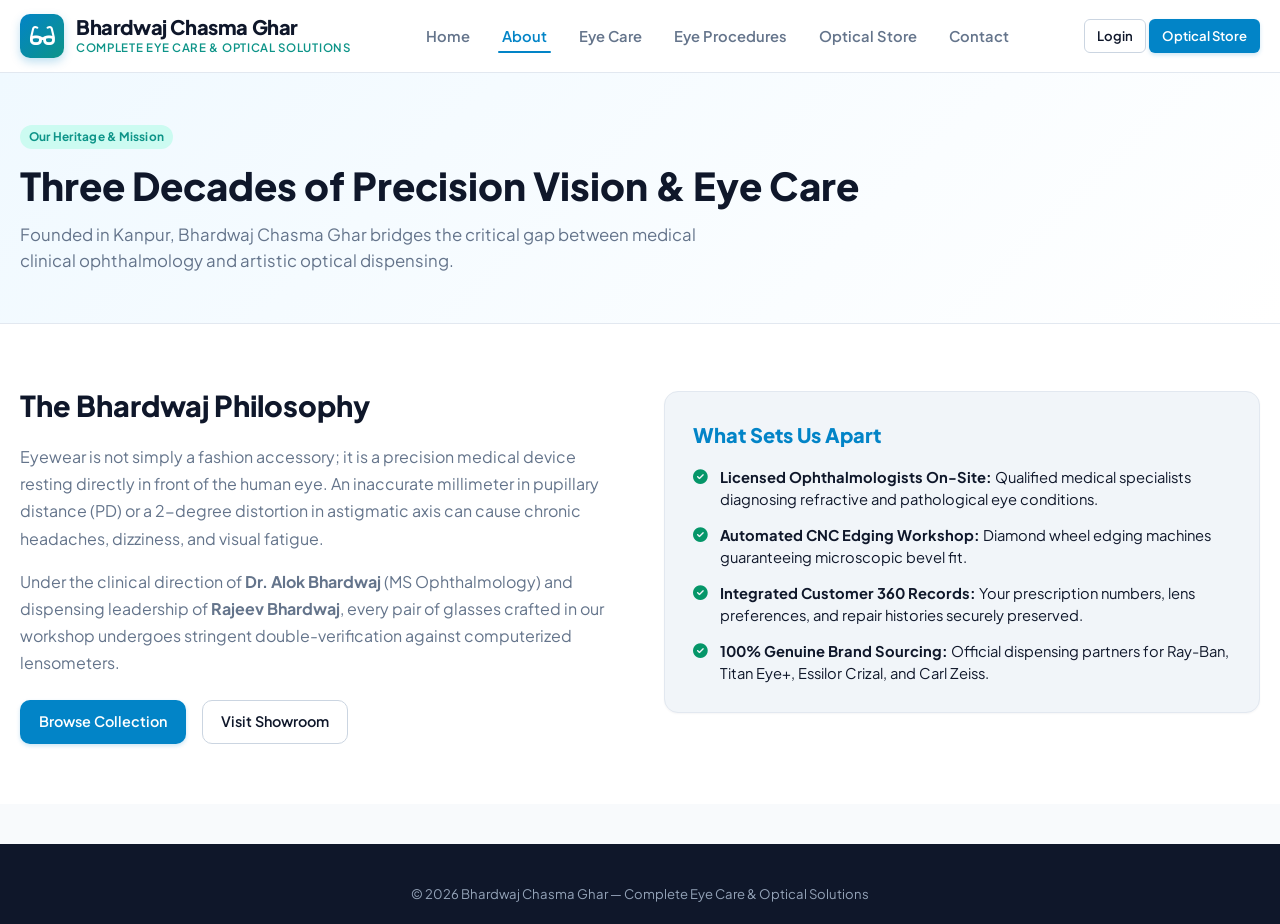
==== about.html @ 8983fc0f "Initial commit: Bhardwaj Chasma Ghar Complete Eye Care & Optical Management System (Phase 1)" ====
<!DOCTYPE html>
<html lang="en">
<head>
  <meta charset="UTF-8">
  <meta name="viewport" content="width=device-width, initial-scale=1.0">
  <title>About Us — Bhardwaj Chasma Ghar</title>
  <link rel="stylesheet" href="css/style.css">
  <link rel="stylesheet" href="https://cdnjs.cloudflare.com/ajax/libs/font-awesome/6.4.0/css/all.min.css">
</head>
<body>

  <header class="site-header">
    <div class="container header-inner">
      <a href="index.html" class="brand-logo">
        <div class="brand-icon"><i class="fa-solid fa-glasses"></i></div>
        <div class="brand-info">
          <h1>Bhardwaj Chasma Ghar</h1>
          <p>Complete Eye Care & Optical Solutions</p>
        </div>
      </a>

      <ul class="nav-links">
        <li><a href="index.html" class="nav-link">Home</a></li>
        <li><a href="about.html" class="nav-link active">About</a></li>
        <li><a href="eyecare.html" class="nav-link">Eye Care</a></li>
        <li><a href="procedures.html" class="nav-link">Eye Procedures</a></li>
        <li><a href="store.html" class="nav-link">Optical Store</a></li>
        <li><a href="contact.html" class="nav-link">Contact</a></li>
      </ul>

      <div class="header-actions">
        <div id="auth-user-area">
          <a href="login.html" class="btn btn-sm btn-outline">Portal Login</a>
        </div>
      </div>
    </div>
  </header>

  <section style="background:linear-gradient(135deg, #f0f9ff, #ffffff); padding:50px 0; border-bottom:1px solid var(--border-light);">
    <div class="container">
      <span class="badge badge-teal">Our Heritage & Mission</span>
      <h1 style="font-size:2.4rem; font-weight:800; color:var(--text-main); margin-top:8px;">
        Three Decades of Precision Vision & Eye Care
      </h1>
      <p style="color:var(--text-muted); font-size:1.05rem; max-width:680px; margin-top:8px;">
        Founded in Kanpur, Bhardwaj Chasma Ghar bridges the critical gap between medical clinical ophthalmology and artistic optical dispensing.
      </p>
    </div>
  </section>

  <section style="padding:60px 0; background:#ffffff;">
    <div class="container" style="display:grid; grid-template-columns: 1fr 1fr; gap:48px; align-items:center;">
      <div>
        <h2 style="font-size:1.8rem; font-weight:800; margin-bottom:16px;">The Bhardwaj Philosophy</h2>
        <p style="color:var(--text-muted); line-height:1.7; margin-bottom:16px;">
          Eyewear is not simply a fashion accessory; it is a precision medical device resting directly in front of the human eye. An inaccurate millimeter in pupillary distance (PD) or a 2-degree distortion in astigmatic axis can cause chronic headaches, dizziness, and visual fatigue.
        </p>
        <p style="color:var(--text-muted); line-height:1.7; margin-bottom:24px;">
          Under the clinical direction of <strong>Dr. Alok Bhardwaj</strong> (MS Ophthalmology) and dispensing leadership of <strong>Rajeev Bhardwaj</strong>, every pair of glasses crafted in our workshop undergoes stringent double-verification against computerized lensometers.
        </p>
        <div style="display:flex; gap:16px;">
          <a href="store.html" class="btn btn-primary">Browse Collection</a>
          <a href="contact.html" class="btn btn-outline">Visit Showroom</a>
        </div>
      </div>

      <div>
        <div class="card" style="padding:28px; background:var(--bg-subtle);">
          <h3 style="font-size:1.25rem; font-weight:800; margin-bottom:16px; color:var(--primary);">What Sets Us Apart</h3>
          <ul style="list-style:none; display:flex; flex-direction:column; gap:14px; font-size:0.92rem;">
            <li style="display:flex; gap:12px; align-items:flex-start;">
              <i class="fa-solid fa-circle-check" style="color:var(--emerald); margin-top:4px;"></i>
              <div><strong>Licensed Ophthalmologists On-Site:</strong> Qualified medical specialists diagnosing refractive and pathological eye conditions.</div>
            </li>
            <li style="display:flex; gap:12px; align-items:flex-start;">
              <i class="fa-solid fa-circle-check" style="color:var(--emerald); margin-top:4px;"></i>
              <div><strong>Automated CNC Edging Workshop:</strong> Diamond wheel edging machines guaranteeing microscopic bevel fit.</div>
            </li>
            <li style="display:flex; gap:12px; align-items:flex-start;">
              <i class="fa-solid fa-circle-check" style="color:var(--emerald); margin-top:4px;"></i>
              <div><strong>Integrated Customer 360 Records:</strong> Your prescription numbers, lens preferences, and repair histories securely preserved.</div>
            </li>
            <li style="display:flex; gap:12px; align-items:flex-start;">
              <i class="fa-solid fa-circle-check" style="color:var(--emerald); margin-top:4px;"></i>
              <div><strong>100% Genuine Brand Sourcing:</strong> Official dispensing partners for Ray-Ban, Titan Eye+, Essilor Crizal, and Carl Zeiss.</div>
            </li>
          </ul>
        </div>
      </div>
    </div>
  </section>

  <footer style="background:#0f172a; color:#f8fafc; padding:40px 0 20px; margin-top:40px;">
    <div class="container" style="text-align:center; font-size:0.82rem; color:#94a3b8;">
      <p>&copy; 2026 Bhardwaj Chasma Ghar — Complete Eye Care & Optical Solutions</p>
    </div>
  </footer>

  <script src="js/store.js"></script>
  <script src="js/auth.js"></script>
  <script src="js/app.js"></script>
</body>
</html>
---- css/style.css ----
/* ==========================================================================
   BHARDWAJ CHASMA GHAR - CENTRALIZED DESIGN SYSTEM (PHASE 1)
   Complete Eye Care & Optical Solutions
   ========================================================================== */

@import url('https://fonts.googleapis.com/css2?family=Plus+Jakarta+Sans:wght@300;400;500;600;700;800&family=Inter:wght@400;500;600;700&family=JetBrains+Mono:wght@400;600&display=swap');

:root {
  /* Brand Primary & Medical Palette */
  --primary: #0284c7;         /* Deep Sky Blue / Medical Grade */
  --primary-hover: #0369a1;
  --primary-light: #e0f2fe;
  --primary-subtle: #f0f9ff;
  
  --secondary: #0d9488;       /* Clinical Teal / Surgical Precision */
  --secondary-hover: #0f766e;
  --secondary-light: #ccfbf1;
  
  --accent: #2563eb;          /* Optical Blue Accent */
  --emerald: #059669;         /* Success / Ready / Verified */
  --emerald-light: #d1fae5;
  --amber: #d97706;           /* In-Progress / Processing */
  --amber-light: #fef3c7;
  --rose: #e11d48;            /* Urgent / Due / Alert */
  --rose-light: #ffe4e6;
  --purple: #7c3aed;
  --purple-light: #f3e8ff;

  /* Surfaces & Neutrals */
  --bg-page: #f8fafc;
  --bg-surface: #ffffff;
  --bg-subtle: #f1f5f9;
  --bg-hover: #f8fafc;
  
  --border-light: #e2e8f0;
  --border-medium: #cbd5e1;
  --border-dark: #94a3b8;
  
  --text-main: #0f172a;       /* Slate 900 */
  --text-muted: #64748b;      /* Slate 500 */
  --text-dim: #94a3b8;        /* Slate 400 */
  --text-inverted: #ffffff;

  /* Elevation Shadows */
  --shadow-xs: 0 1px 2px 0 rgba(15, 23, 42, 0.04);
  --shadow-sm: 0 1px 3px 0 rgba(15, 23, 42, 0.08), 0 1px 2px -1px rgba(15, 23, 42, 0.04);
  --shadow-md: 0 4px 6px -1px rgba(15, 23, 42, 0.08), 0 2px 4px -2px rgba(15, 23, 42, 0.04);
  --shadow-lg: 0 10px 15px -3px rgba(15, 23, 42, 0.09), 0 4px 6px -4px rgba(15, 23, 42, 0.04);
  --shadow-xl: 0 20px 25px -5px rgba(15, 23, 42, 0.1), 0 8px 10px -6px rgba(15, 23, 42, 0.05);

  /* Radius */
  --radius-sm: 6px;
  --radius-md: 10px;
  --radius-lg: 14px;
  --radius-xl: 20px;
  --radius-full: 9999px;

  /* Transitions */
  --transition-fast: 150ms cubic-bezier(0.4, 0, 0.2, 1);
  --transition-normal: 250ms cubic-bezier(0.4, 0, 0.2, 1);
}

/* Base Styles */
* {
  box-sizing: border-box;
  margin: 0;
  padding: 0;
}

body {
  font-family: 'Plus Jakarta Sans', 'Inter', -apple-system, BlinkMacSystemFont, sans-serif;
  background-color: var(--bg-page);
  color: var(--text-main);
  line-height: 1.5;
  -webkit-font-smoothing: antialiased;
}

a {
  color: inherit;
  text-decoration: none;
}

button, input, select, textarea {
  font-family: inherit;
  font-size: inherit;
}

/* Containers */
.container {
  width: 100%;
  max-width: 1280px;
  margin: 0 auto;
  padding: 0 1.25rem;
}

/* Modern Header / Navigation */
.site-header {
  background: rgba(255, 255, 255, 0.95);
  backdrop-filter: blur(12px);
  border-bottom: 1px solid var(--border-light);
  position: sticky;
  top: 0;
  z-index: 100;
  transition: box-shadow var(--transition-normal);
}

.site-header.scrolled {
  box-shadow: var(--shadow-sm);
}

.header-inner {
  display: flex;
  align-items: center;
  justify-content: space-between;
  height: 72px;
}

.brand-logo {
  display: flex;
  align-items: center;
  gap: 12px;
  text-decoration: none;
}

.brand-icon {
  width: 44px;
  height: 44px;
  background: linear-gradient(135deg, var(--primary), var(--secondary));
  border-radius: var(--radius-md);
  display: flex;
  align-items: center;
  justify-content: center;
  color: white;
  font-size: 22px;
  box-shadow: 0 4px 10px rgba(2, 132, 199, 0.25);
}

.brand-info h1 {
  font-size: 1.25rem;
  font-weight: 800;
  letter-spacing: -0.02em;
  color: var(--text-main);
  line-height: 1.2;
}

.brand-info p {
  font-size: 0.72rem;
  font-weight: 600;
  text-transform: uppercase;
  letter-spacing: 0.06em;
  color: var(--secondary);
}

.nav-links {
  display: flex;
  align-items: center;
  gap: 24px;
  list-style: none;
}

.nav-link {
  font-size: 0.92rem;
  font-weight: 600;
  color: var(--text-muted);
  transition: color var(--transition-fast);
  padding: 8px 4px;
  position: relative;
}

.nav-link:hover, .nav-link.active {
  color: var(--primary);
}

.nav-link.active::after {
  content: '';
  position: absolute;
  bottom: 0;
  left: 0;
  right: 0;
  height: 2px;
  background: var(--primary);
  border-radius: 2px;
}

.header-actions {
  display: flex;
  align-items: center;
  gap: 12px;
}

/* Mobile Nav Toggle */
.mobile-nav-toggle {
  display: none;
  background: none;
  border: none;
  font-size: 24px;
  color: var(--text-main);
  cursor: pointer;
  padding: 8px;
}

/* Button System */
.btn {
  display: inline-flex;
  align-items: center;
  justify-content: center;
  gap: 8px;
  padding: 10px 18px;
  border-radius: var(--radius-md);
  font-size: 0.9rem;
  font-weight: 600;
  cursor: pointer;
  transition: all var(--transition-fast);
  border: 1px solid transparent;
  text-decoration: none;
}

.btn-sm {
  padding: 6px 12px;
  font-size: 0.82rem;
  border-radius: var(--radius-sm);
}

.btn-lg {
  padding: 14px 26px;
  font-size: 1rem;
  border-radius: var(--radius-lg);
}

.btn-primary {
  background: var(--primary);
  color: white;
  box-shadow: 0 2px 4px rgba(2, 132, 199, 0.2);
}

.btn-primary:hover {
  background: var(--primary-hover);
  box-shadow: 0 4px 10px rgba(2, 132, 199, 0.3);
  transform: translateY(-1px);
}

.btn-secondary {
  background: var(--secondary);
  color: white;
}

.btn-secondary:hover {
  background: var(--secondary-hover);
}

.btn-outline {
  background: transparent;
  border-color: var(--border-medium);
  color: var(--text-main);
}

.btn-outline:hover {
  background: var(--bg-subtle);
  border-color: var(--border-dark);
}

.btn-emerald {
  background: var(--emerald);
  color: white;
}

.btn-emerald:hover {
  background: #047857;
}

.btn-danger {
  background: var(--rose);
  color: white;
}

/* Badges & Status Pills */
.badge {
  display: inline-flex;
  align-items: center;
  gap: 5px;
  padding: 3px 9px;
  border-radius: var(--radius-full);
  font-size: 0.74rem;
  font-weight: 700;
  letter-spacing: 0.02em;
}

.badge-info { background: var(--primary-light); color: var(--primary-hover); }
.badge-teal { background: var(--secondary-light); color: var(--secondary); }
.badge-success { background: var(--emerald-light); color: var(--emerald); }
.badge-warning { background: var(--amber-light); color: #b45309; }
.badge-danger { background: var(--rose-light); color: var(--rose); }
.badge-purple { background: var(--purple-light); color: var(--purple); }
.badge-neutral { background: var(--bg-subtle); color: var(--text-muted); }

/* Dashboard Layout */
.dashboard-layout {
  display: flex;
  min-height: 100vh;
  background: var(--bg-page);
}

.sidebar {
  width: 270px;
  background: #ffffff;
  border-right: 1px solid var(--border-light);
  display: flex;
  flex-direction: column;
  position: sticky;
  top: 0;
  height: 100vh;
  z-index: 50;
  transition: transform var(--transition-normal);
}

.sidebar-header {
  padding: 20px 20px 16px;
  border-bottom: 1px solid var(--border-light);
}

.sidebar-nav {
  padding: 16px 12px;
  flex: 1;
  overflow-y: auto;
}

.nav-section-title {
  font-size: 0.7rem;
  font-weight: 700;
  text-transform: uppercase;
  letter-spacing: 0.06em;
  color: var(--text-dim);
  padding: 8px 12px 4px;
}

.sidebar-item {
  display: flex;
  align-items: center;
  gap: 12px;
  padding: 10px 14px;
  border-radius: var(--radius-md);
  font-size: 0.88rem;
  font-weight: 600;
  color: var(--text-muted);
  cursor: pointer;
  transition: all var(--transition-fast);
  margin-bottom: 3px;
  text-decoration: none;
}

.sidebar-item:hover {
  background: var(--bg-subtle);
  color: var(--text-main);
}

.sidebar-item.active {
  background: var(--primary-light);
  color: var(--primary-hover);
  font-weight: 700;
}

.sidebar-footer {
  padding: 16px;
  border-top: 1px solid var(--border-light);
  background: var(--bg-page);
}

.user-snippet {
  display: flex;
  align-items: center;
  gap: 12px;
}

.user-avatar {
  width: 38px;
  height: 38px;
  border-radius: 50%;
  background: var(--primary-light);
  color: var(--primary);
  display: flex;
  align-items: center;
  justify-content: center;
  font-weight: 700;
  font-size: 0.95rem;
  border: 1px solid var(--border-light);
}

.user-meta h4 {
  font-size: 0.85rem;
  font-weight: 700;
  color: var(--text-main);
  white-space: nowrap;
  overflow: hidden;
  text-overflow: ellipsis;
  max-width: 140px;
}

.user-meta p {
  font-size: 0.72rem;
  color: var(--text-muted);
}

.main-content {
  flex: 1;
  display: flex;
  flex-direction: column;
  overflow-x: hidden;
}

.topbar {
  height: 68px;
  background: #ffffff;
  border-bottom: 1px solid var(--border-light);
  display: flex;
  align-items: center;
  justify-content: space-between;
  padding: 0 28px;
  position: sticky;
  top: 0;
  z-index: 40;
}

.page-body {
  padding: 28px;
  flex: 1;
}

/* Card System */
.card {
  background: #ffffff;
  border-radius: var(--radius-lg);
  border: 1px solid var(--border-light);
  box-shadow: var(--shadow-xs);
  padding: 24px;
  margin-bottom: 24px;
  transition: box-shadow var(--transition-normal);
}

.card:hover {
  box-shadow: var(--shadow-sm);
}

.card-header {
  display: flex;
  align-items: center;
  justify-content: space-between;
  margin-bottom: 18px;
  padding-bottom: 14px;
  border-bottom: 1px solid var(--border-light);
}

.card-title {
  font-size: 1.1rem;
  font-weight: 700;
  color: var(--text-main);
  display: flex;
  align-items: center;
  gap: 8px;
}

/* Stat Widgets */
.stat-grid {
  display: grid;
  grid-template-columns: repeat(auto-fit, minmax(230px, 1fr));
  gap: 20px;
  margin-bottom: 24px;
}

.stat-card {
  background: #ffffff;
  border-radius: var(--radius-lg);
  border: 1px solid var(--border-light);
  padding: 20px;
  display: flex;
  align-items: center;
  gap: 16px;
  box-shadow: var(--shadow-xs);
}

.stat-icon {
  width: 52px;
  height: 52px;
  border-radius: var(--radius-md);
  display: flex;
  align-items: center;
  justify-content: center;
  font-size: 24px;
  flex-shrink: 0;
}

.stat-icon.primary { background: var(--primary-light); color: var(--primary); }
.stat-icon.teal { background: var(--secondary-light); color: var(--secondary); }
.stat-icon.emerald { background: var(--emerald-light); color: var(--emerald); }
.stat-icon.amber { background: var(--amber-light); color: var(--amber); }
.stat-icon.rose { background: var(--rose-light); color: var(--rose); }

.stat-info p {
  font-size: 0.78rem;
  font-weight: 600;
  color: var(--text-muted);
  text-transform: uppercase;
  letter-spacing: 0.04em;
}

.stat-info h3 {
  font-size: 1.55rem;
  font-weight: 800;
  color: var(--text-main);
  line-height: 1.2;
}

/* Tables */
.table-responsive {
  width: 100%;
  overflow-x: auto;
  border: 1px solid var(--border-light);
  border-radius: var(--radius-md);
  background: #ffffff;
}

.data-table {
  width: 100%;
  border-collapse: collapse;
  text-align: left;
  font-size: 0.88rem;
}

.data-table th {
  background: var(--bg-subtle);
  padding: 12px 16px;
  font-weight: 700;
  color: var(--text-muted);
  font-size: 0.76rem;
  text-transform: uppercase;
  letter-spacing: 0.04em;
  border-bottom: 1px solid var(--border-light);
}

.data-table td {
  padding: 14px 16px;
  border-bottom: 1px solid var(--border-light);
  color: var(--text-main);
  vertical-align: middle;
}

.data-table tr:last-child td {
  border-bottom: none;
}

.data-table tr:hover td {
  background: var(--bg-hover);
}

/* Eye Examination & Rx Grid */
.rx-grid-container {
  background: #f8fafc;
  border: 1px solid var(--border-light);
  border-radius: var(--radius-md);
  padding: 16px;
  margin-bottom: 18px;
}

.rx-table {
  width: 100%;
  border-collapse: collapse;
  background: #ffffff;
  border-radius: var(--radius-sm);
  overflow: hidden;
  box-shadow: var(--shadow-xs);
}

.rx-table th, .rx-table td {
  border: 1px solid var(--border-light);
  padding: 10px 12px;
  text-align: center;
  font-size: 0.88rem;
}

.rx-table th {
  background: #f1f5f9;
  font-weight: 700;
  color: var(--text-muted);
}

.rx-table td.eye-label {
  font-weight: 800;
  background: #f8fafc;
  color: var(--primary-hover);
  text-align: left;
}

.rx-input {
  width: 100%;
  border: 1px solid var(--border-light);
  border-radius: var(--radius-sm);
  padding: 6px 8px;
  text-align: center;
  font-family: 'JetBrains Mono', monospace;
  font-size: 0.9rem;
  font-weight: 600;
  outline: none;
}

.rx-input:focus {
  border-color: var(--primary);
  background: #f0f9ff;
}

/* Production Timeline / Pipeline Stepper */
.timeline-stepper {
  display: flex;
  align-items: center;
  justify-content: space-between;
  position: relative;
  margin: 32px 0 24px;
}

.timeline-stepper::before {
  content: '';
  position: absolute;
  top: 18px;
  left: 20px;
  right: 20px;
  height: 4px;
  background: var(--border-light);
  z-index: 1;
}

.timeline-step {
  position: relative;
  z-index: 2;
  display: flex;
  flex-direction: column;
  align-items: center;
  text-align: center;
  flex: 1;
}

.step-bubble {
  width: 36px;
  height: 36px;
  border-radius: 50%;
  background: #ffffff;
  border: 3px solid var(--border-medium);
  display: flex;
  align-items: center;
  justify-content: center;
  font-size: 14px;
  font-weight: 700;
  color: var(--text-muted);
  transition: all var(--transition-fast);
  margin-bottom: 8px;
}

.timeline-step.completed .step-bubble {
  background: var(--emerald);
  border-color: var(--emerald);
  color: white;
}

.timeline-step.current .step-bubble {
  background: var(--primary);
  border-color: var(--primary-light);
  color: white;
  box-shadow: 0 0 0 4px rgba(2, 132, 199, 0.25);
}

.step-label {
  font-size: 0.78rem;
  font-weight: 600;
  color: var(--text-muted);
  max-width: 90px;
  line-height: 1.2;
}

.timeline-step.completed .step-label,
.timeline-step.current .step-label {
  color: var(--text-main);
  font-weight: 700;
}

/* Forms */
.form-group {
  margin-bottom: 16px;
}

.form-label {
  display: block;
  font-size: 0.82rem;
  font-weight: 700;
  color: var(--text-main);
  margin-bottom: 6px;
}

.form-control {
  width: 100%;
  padding: 10px 14px;
  border: 1px solid var(--border-medium);
  border-radius: var(--radius-md);
  font-size: 0.9rem;
  color: var(--text-main);
  background: #ffffff;
  outline: none;
  transition: all var(--transition-fast);
}

.form-control:focus {
  border-color: var(--primary);
  box-shadow: 0 0 0 3px rgba(2, 132, 199, 0.15);
}

.form-row {
  display: grid;
  grid-template-columns: repeat(auto-fit, minmax(200px, 1fr));
  gap: 16px;
}

/* Modals */
.modal-overlay {
  position: fixed;
  inset: 0;
  background: rgba(15, 23, 42, 0.6);
  backdrop-filter: blur(4px);
  display: none;
  align-items: center;
  justify-content: center;
  z-index: 1000;
  padding: 16px;
}

.modal-overlay.active {
  display: flex;
}

.modal-box {
  background: #ffffff;
  border-radius: var(--radius-xl);
  width: 100%;
  max-width: 760px;
  max-height: 90vh;
  overflow-y: auto;
  box-shadow: var(--shadow-xl);
  animation: modalEnter 0.2s cubic-bezier(0.16, 1, 0.3, 1);
}

@keyframes modalEnter {
  from { opacity: 0; transform: scale(0.96) translateY(8px); }
  to { opacity: 1; transform: scale(1) translateY(0); }
}

.modal-header {
  padding: 20px 24px;
  border-bottom: 1px solid var(--border-light);
  display: flex;
  align-items: center;
  justify-content: space-between;
}

.modal-title {
  font-size: 1.2rem;
  font-weight: 800;
  color: var(--text-main);
}

.modal-close {
  background: none;
  border: none;
  font-size: 22px;
  color: var(--text-muted);
  cursor: pointer;
  padding: 4px;
  line-height: 1;
}

.modal-body {
  padding: 24px;
}

.modal-footer {
  padding: 16px 24px;
  border-top: 1px solid var(--border-light);
  display: flex;
  align-items: center;
  justify-content: flex-end;
  gap: 12px;
  background: var(--bg-page);
  border-bottom-left-radius: var(--radius-xl);
  border-bottom-right-radius: var(--radius-xl);
}

/* Prescription Pad Template (Printable) */
.rx-pad {
  background: #ffffff;
  border: 2px solid #cbd5e1;
  border-radius: var(--radius-lg);
  padding: 32px;
  position: relative;
  font-family: 'Plus Jakarta Sans', sans-serif;
  box-shadow: var(--shadow-md);
  margin-bottom: 24px;
}

.rx-pad-header {
  display: flex;
  justify-content: space-between;
  border-bottom: 2px solid var(--primary);
  padding-bottom: 16px;
  margin-bottom: 20px;
}

.rx-pad-doctor h2 {
  font-size: 1.4rem;
  color: var(--primary-hover);
  font-weight: 800;
}

.rx-pad-doctor p {
  font-size: 0.85rem;
  color: var(--text-muted);
}

.rx-pad-clinic {
  text-align: right;
}

.rx-pad-clinic h3 {
  font-size: 1.25rem;
  color: var(--text-main);
  font-weight: 800;
}

.rx-pad-clinic p {
  font-size: 0.8rem;
  color: var(--text-muted);
}

.rx-patient-bar {
  background: var(--bg-subtle);
  border-radius: var(--radius-md);
  padding: 12px 18px;
  display: flex;
  justify-content: space-between;
  font-size: 0.88rem;
  margin-bottom: 24px;
}

.rx-symbol {
  font-size: 2.2rem;
  font-weight: 900;
  font-family: serif;
  color: var(--primary);
  margin-bottom: 8px;
}

/* Invoice Sheet (Printable A4 / Thermal) */
.invoice-sheet {
  background: #ffffff;
  border: 1px solid var(--border-medium);
  border-radius: var(--radius-md);
  padding: 36px;
  max-width: 820px;
  margin: 0 auto 24px;
  box-shadow: var(--shadow-md);
  font-size: 0.9rem;
}

.invoice-header {
  display: flex;
  justify-content: space-between;
  border-bottom: 2px solid #0f172a;
  padding-bottom: 20px;
  margin-bottom: 24px;
}

.invoice-meta-grid {
  display: grid;
  grid-template-columns: 1fr 1fr;
  gap: 24px;
  margin-bottom: 24px;
  background: var(--bg-subtle);
  padding: 16px;
  border-radius: var(--radius-md);
}

.bill-summary-box {
  width: 320px;
  margin-left: auto;
  margin-top: 20px;
  border-top: 1px solid var(--border-medium);
  padding-top: 12px;
}

.summary-row {
  display: flex;
  justify-content: space-between;
  padding: 4px 0;
  font-size: 0.9rem;
}

.summary-row.total-due {
  border-top: 2px solid #0f172a;
  margin-top: 6px;
  padding-top: 8px;
  font-size: 1.15rem;
  font-weight: 800;
  color: var(--rose);
}

/* Print Rules */
@media print {
  body {
    background: white;
    color: black;
  }
  .sidebar, .topbar, .site-header, .btn, .no-print {
    display: none !important;
  }
  .modal-overlay {
    position: static;
    background: none;
    display: block !important;
    padding: 0;
  }
  .modal-box {
    box-shadow: none;
    max-width: 100%;
    width: 100%;
  }
  .rx-pad, .invoice-sheet {
    border: none !important;
    box-shadow: none !important;
    padding: 0 !important;
    max-width: 100% !important;
  }
}

/* Responsive Media Queries */
@media (max-width: 992px) {
  .sidebar {
    position: fixed;
    transform: translateX(-100%);
  }
  .sidebar.open {
    transform: translateX(0);
  }
  .topbar {
    padding: 0 16px;
  }
  .page-body {
    padding: 16px;
  }
}

@media (max-width: 768px) {
  .nav-links {
    display: none;
  }
  .mobile-nav-toggle {
    display: block;
  }
  .timeline-stepper {
    flex-wrap: wrap;
    gap: 12px;
  }
  .timeline-stepper::before {
    display: none;
  }
  .timeline-step {
    flex-basis: 30%;
  }
  .invoice-meta-grid {
    grid-template-columns: 1fr;
  }
}
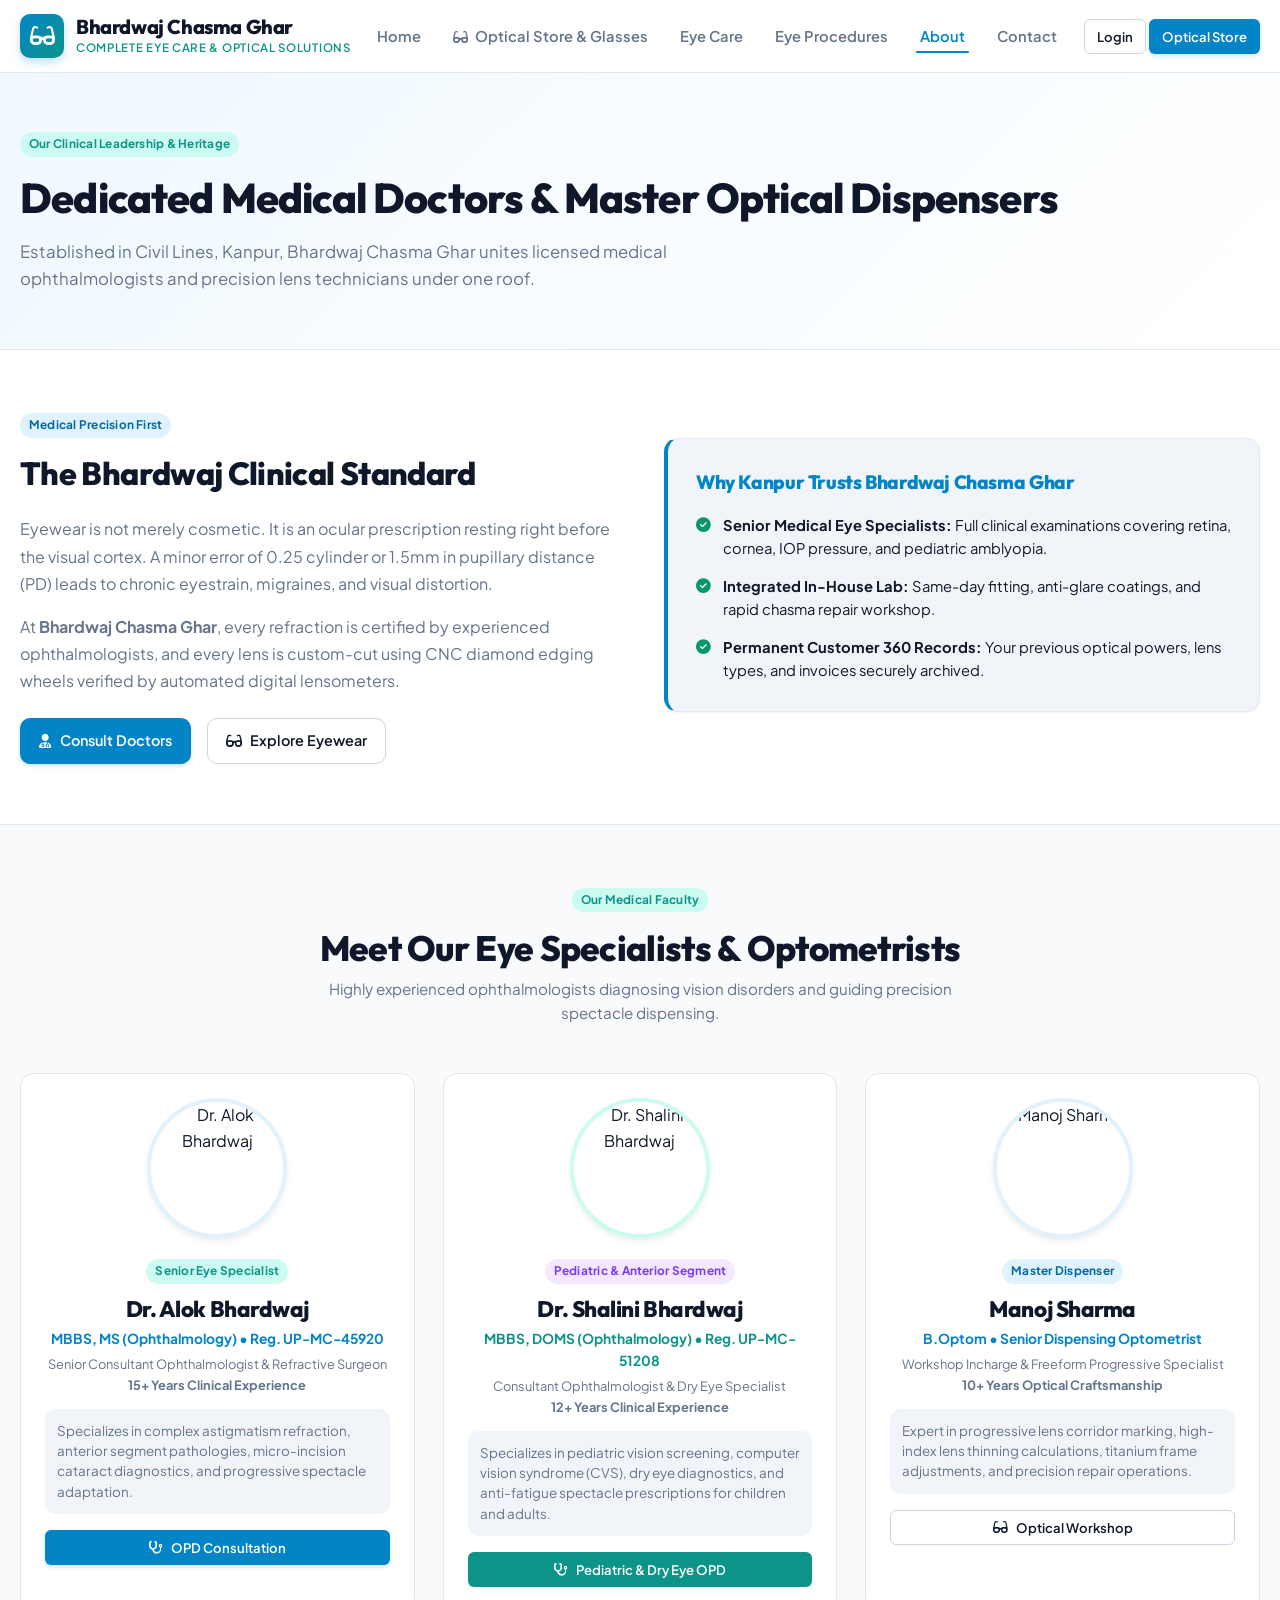
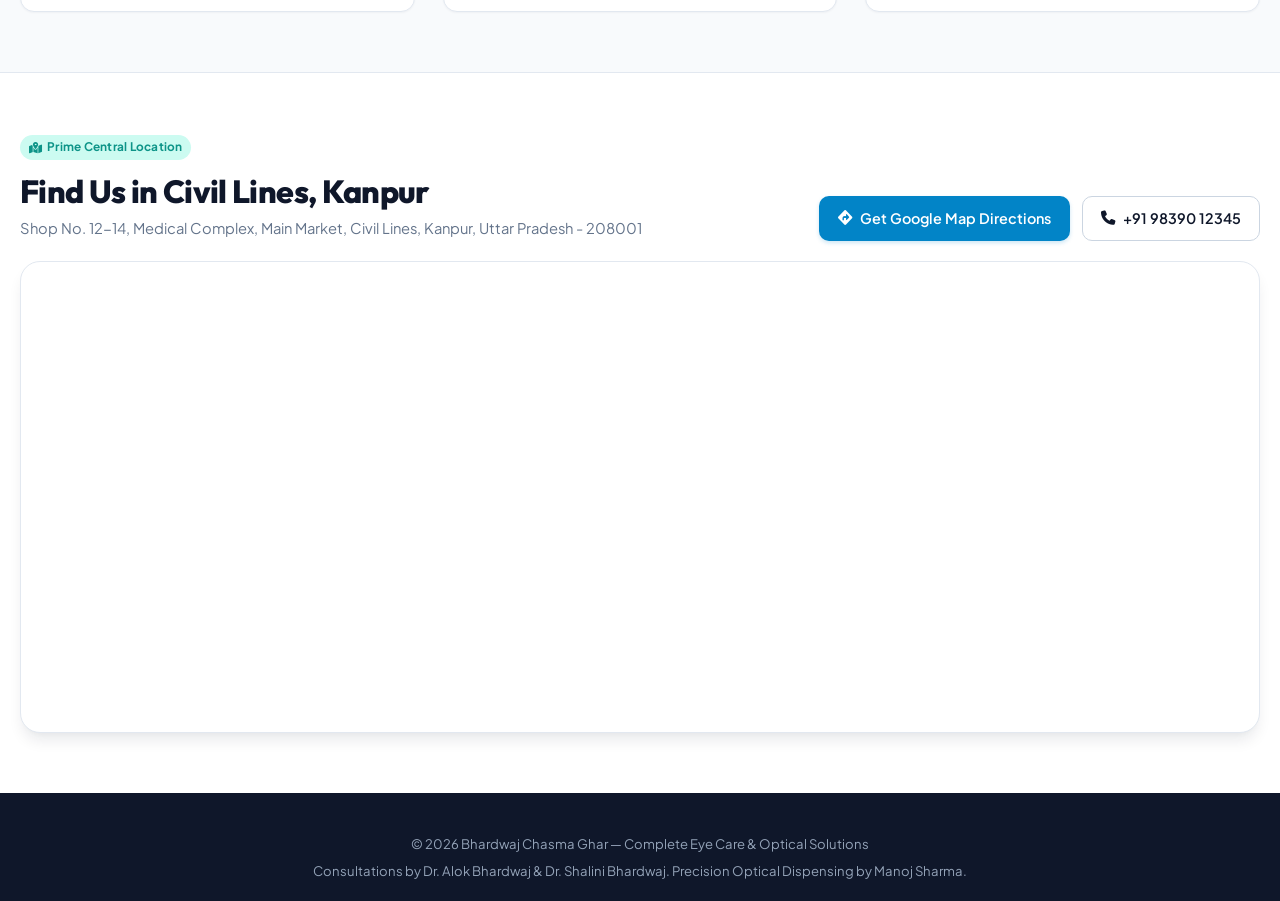
==== commit 61659a8c: "feat: reorder navbar, add glasses & lenses catalog, bilingual Hindi/English procedures, doctors & ma" ====
--- a/about.html
+++ b/about.html
@@ -3,12 +3,13 @@
 <head>
   <meta charset="UTF-8">
   <meta name="viewport" content="width=device-width, initial-scale=1.0">
-  <title>About Us — Bhardwaj Chasma Ghar</title>
+  <title>About Our Clinical Team & Showroom — Bhardwaj Chasma Ghar</title>
   <link rel="stylesheet" href="css/style.css">
   <link rel="stylesheet" href="https://cdnjs.cloudflare.com/ajax/libs/font-awesome/6.4.0/css/all.min.css">
 </head>
 <body>
 
+  <!-- Site Navigation Header -->
   <header class="site-header">
     <div class="container header-inner">
       <a href="index.html" class="brand-logo">
@@ -21,10 +22,10 @@
 
       <ul class="nav-links">
         <li><a href="index.html" class="nav-link">Home</a></li>
-        <li><a href="about.html" class="nav-link active">About</a></li>
+        <li><a href="store.html" class="nav-link"><i class="fa-solid fa-glasses" style="font-size:0.85rem; margin-right:4px;"></i> Optical Store & Glasses</a></li>
         <li><a href="eyecare.html" class="nav-link">Eye Care</a></li>
         <li><a href="procedures.html" class="nav-link">Eye Procedures</a></li>
-        <li><a href="store.html" class="nav-link">Optical Store</a></li>
+        <li><a href="about.html" class="nav-link active">About</a></li>
         <li><a href="contact.html" class="nav-link">Contact</a></li>
       </ul>
 
@@ -36,53 +37,54 @@
     </div>
   </header>
 
-  <section style="background:linear-gradient(135deg, #f0f9ff, #ffffff); padding:50px 0; border-bottom:1px solid var(--border-light);">
+  <!-- Page Banner -->
+  <section style="background:linear-gradient(135deg, #f0f9ff, #ffffff); padding:56px 0; border-bottom:1px solid var(--border-light);">
     <div class="container">
-      <span class="badge badge-teal">Our Heritage & Mission</span>
-      <h1 style="font-size:2.4rem; font-weight:800; color:var(--text-main); margin-top:8px;">
-        Three Decades of Precision Vision & Eye Care
+      <span class="badge badge-teal">Our Clinical Leadership & Heritage</span>
+      <h1 style="font-size:2.6rem; font-weight:800; color:var(--text-main); margin-top:8px;">
+        Dedicated Medical Doctors & Master Optical Dispensers
       </h1>
-      <p style="color:var(--text-muted); font-size:1.05rem; max-width:680px; margin-top:8px;">
-        Founded in Kanpur, Bhardwaj Chasma Ghar bridges the critical gap between medical clinical ophthalmology and artistic optical dispensing.
+      <p style="color:var(--text-muted); font-size:1.05rem; max-width:720px; margin-top:8px; line-height:1.6;">
+        Established in Civil Lines, Kanpur, Bhardwaj Chasma Ghar unites licensed medical ophthalmologists and precision lens technicians under one roof.
       </p>
     </div>
   </section>
 
+  <!-- About Philosophy Section -->
   <section style="padding:60px 0; background:#ffffff;">
     <div class="container" style="display:grid; grid-template-columns: 1fr 1fr; gap:48px; align-items:center;">
       <div>
-        <h2 style="font-size:1.8rem; font-weight:800; margin-bottom:16px;">The Bhardwaj Philosophy</h2>
+        <span class="badge badge-info">Medical Precision First</span>
+        <h2 style="font-size:2rem; font-weight:800; margin:10px 0 16px;">The Bhardwaj Clinical Standard</h2>
         <p style="color:var(--text-muted); line-height:1.7; margin-bottom:16px;">
-          Eyewear is not simply a fashion accessory; it is a precision medical device resting directly in front of the human eye. An inaccurate millimeter in pupillary distance (PD) or a 2-degree distortion in astigmatic axis can cause chronic headaches, dizziness, and visual fatigue.
+          Eyewear is not merely cosmetic. It is an ocular prescription resting right before the visual cortex. A minor error of 0.25 cylinder or 1.5mm in pupillary distance (PD) leads to chronic eyestrain, migraines, and visual distortion.
         </p>
         <p style="color:var(--text-muted); line-height:1.7; margin-bottom:24px;">
-          Under the clinical direction of <strong>Dr. Alok Bhardwaj</strong> (MS Ophthalmology) and dispensing leadership of <strong>Rajeev Bhardwaj</strong>, every pair of glasses crafted in our workshop undergoes stringent double-verification against computerized lensometers.
+          At <strong>Bhardwaj Chasma Ghar</strong>, every refraction is certified by experienced ophthalmologists, and every lens is custom-cut using CNC diamond edging wheels verified by automated digital lensometers.
         </p>
         <div style="display:flex; gap:16px;">
-          <a href="store.html" class="btn btn-primary">Browse Collection</a>
-          <a href="contact.html" class="btn btn-outline">Visit Showroom</a>
+          <a href="doctor.html" class="btn btn-primary"><i class="fa-solid fa-user-doctor"></i> Consult Doctors</a>
+          <a href="store.html" class="btn btn-outline"><i class="fa-solid fa-glasses"></i> Explore Eyewear</a>
         </div>
       </div>
 
       <div>
-        <div class="card" style="padding:28px; background:var(--bg-subtle);">
-          <h3 style="font-size:1.25rem; font-weight:800; margin-bottom:16px; color:var(--primary);">What Sets Us Apart</h3>
+        <div class="card" style="padding:28px; background:var(--bg-subtle); border-left: 4px solid var(--primary);">
+          <h3 style="font-size:1.2rem; font-weight:800; margin-bottom:16px; color:var(--primary);">
+            Why Kanpur Trusts Bhardwaj Chasma Ghar
+          </h3>
           <ul style="list-style:none; display:flex; flex-direction:column; gap:14px; font-size:0.92rem;">
             <li style="display:flex; gap:12px; align-items:flex-start;">
               <i class="fa-solid fa-circle-check" style="color:var(--emerald); margin-top:4px;"></i>
-              <div><strong>Licensed Ophthalmologists On-Site:</strong> Qualified medical specialists diagnosing refractive and pathological eye conditions.</div>
+              <div><strong>Senior Medical Eye Specialists:</strong> Full clinical examinations covering retina, cornea, IOP pressure, and pediatric amblyopia.</div>
             </li>
             <li style="display:flex; gap:12px; align-items:flex-start;">
               <i class="fa-solid fa-circle-check" style="color:var(--emerald); margin-top:4px;"></i>
-              <div><strong>Automated CNC Edging Workshop:</strong> Diamond wheel edging machines guaranteeing microscopic bevel fit.</div>
+              <div><strong>Integrated In-House Lab:</strong> Same-day fitting, anti-glare coatings, and rapid chasma repair workshop.</div>
             </li>
             <li style="display:flex; gap:12px; align-items:flex-start;">
               <i class="fa-solid fa-circle-check" style="color:var(--emerald); margin-top:4px;"></i>
-              <div><strong>Integrated Customer 360 Records:</strong> Your prescription numbers, lens preferences, and repair histories securely preserved.</div>
-            </li>
-            <li style="display:flex; gap:12px; align-items:flex-start;">
-              <i class="fa-solid fa-circle-check" style="color:var(--emerald); margin-top:4px;"></i>
-              <div><strong>100% Genuine Brand Sourcing:</strong> Official dispensing partners for Ray-Ban, Titan Eye+, Essilor Crizal, and Carl Zeiss.</div>
+              <div><strong>Permanent Customer 360 Records:</strong> Your previous optical powers, lens types, and invoices securely archived.</div>
             </li>
           </ul>
         </div>
@@ -90,9 +92,132 @@
     </div>
   </section>
 
-  <footer style="background:#0f172a; color:#f8fafc; padding:40px 0 20px; margin-top:40px;">
+  <!-- DOCTORS PROFILE SECTION -->
+  <section style="padding:60px 0; background:var(--bg-page); border-top:1px solid var(--border-light); border-bottom:1px solid var(--border-light);">
+    <div class="container">
+      <div style="text-align:center; max-width:680px; margin:0 auto 48px;">
+        <span class="badge badge-teal">Our Medical Faculty</span>
+        <h2 style="font-size:2.2rem; font-weight:800; margin-top:8px;">Meet Our Eye Specialists & Optometrists</h2>
+        <p style="color:var(--text-muted); font-size:0.95rem;">
+          Highly experienced ophthalmologists diagnosing vision disorders and guiding precision spectacle dispensing.
+        </p>
+      </div>
+
+      <div style="display:grid; grid-template-columns: repeat(auto-fit, minmax(320px, 1fr)); gap:28px;">
+        
+        <!-- Doctor 1: Dr. Alok Bhardwaj -->
+        <div class="card" style="margin-bottom:0; padding:24px; text-align:center;">
+          <div style="position:relative; width:140px; height:140px; margin:0 auto 18px; border-radius:50%; overflow:hidden; border:4px solid var(--primary-light); box-shadow:var(--shadow-md);">
+            <img src="https://images.unsplash.com/photo-1622253692010-333f2da6031d?auto=format&fit=crop&w=400&q=80" alt="Dr. Alok Bhardwaj" style="width:100%; height:100%; object-fit:cover;">
+          </div>
+          <span class="badge badge-teal" style="margin-bottom:8px;">Senior Eye Specialist</span>
+          <h3 style="font-size:1.4rem; font-weight:800; color:var(--text-main);">Dr. Alok Bhardwaj</h3>
+          <p style="font-size:0.86rem; font-weight:700; color:var(--primary); margin-bottom:4px;">
+            MBBS, MS (Ophthalmology) • Reg. UP-MC-45920
+          </p>
+          <p style="font-size:0.8rem; color:var(--text-muted); margin-bottom:14px;">
+            Senior Consultant Ophthalmologist & Refractive Surgeon<br>
+            <strong>15+ Years Clinical Experience</strong>
+          </p>
+          <div style="background:var(--bg-subtle); padding:12px; border-radius:var(--radius-md); font-size:0.84rem; text-align:left; color:var(--text-muted); line-height:1.5; margin-bottom:16px;">
+            Specializes in complex astigmatism refraction, anterior segment pathologies, micro-incision cataract diagnostics, and progressive spectacle adaptation.
+          </div>
+          <a href="doctor.html" class="btn btn-sm btn-primary" style="width:100%;">
+            <i class="fa-solid fa-stethoscope"></i> OPD Consultation
+          </a>
+        </div>
+
+        <!-- Doctor 2: Dr. Shalini Bhardwaj -->
+        <div class="card" style="margin-bottom:0; padding:24px; text-align:center;">
+          <div style="position:relative; width:140px; height:140px; margin:0 auto 18px; border-radius:50%; overflow:hidden; border:4px solid var(--secondary-light); box-shadow:var(--shadow-md);">
+            <img src="https://images.unsplash.com/photo-1594824813576-92fbe07a4a6b?auto=format&fit=crop&w=400&q=80" alt="Dr. Shalini Bhardwaj" style="width:100%; height:100%; object-fit:cover;">
+          </div>
+          <span class="badge badge-purple" style="margin-bottom:8px;">Pediatric & Anterior Segment</span>
+          <h3 style="font-size:1.4rem; font-weight:800; color:var(--text-main);">Dr. Shalini Bhardwaj</h3>
+          <p style="font-size:0.86rem; font-weight:700; color:var(--secondary); margin-bottom:4px;">
+            MBBS, DOMS (Ophthalmology) • Reg. UP-MC-51208
+          </p>
+          <p style="font-size:0.8rem; color:var(--text-muted); margin-bottom:14px;">
+            Consultant Ophthalmologist & Dry Eye Specialist<br>
+            <strong>12+ Years Clinical Experience</strong>
+          </p>
+          <div style="background:var(--bg-subtle); padding:12px; border-radius:var(--radius-md); font-size:0.84rem; text-align:left; color:var(--text-muted); line-height:1.5; margin-bottom:16px;">
+            Specializes in pediatric vision screening, computer vision syndrome (CVS), dry eye diagnostics, and anti-fatigue spectacle prescriptions for children and adults.
+          </div>
+          <a href="doctor.html" class="btn btn-sm btn-secondary" style="width:100%;">
+            <i class="fa-solid fa-stethoscope"></i> Pediatric & Dry Eye OPD
+          </a>
+        </div>
+
+        <!-- Senior Optometrist: Manoj Sharma -->
+        <div class="card" style="margin-bottom:0; padding:24px; text-align:center;">
+          <div style="position:relative; width:140px; height:140px; margin:0 auto 18px; border-radius:50%; overflow:hidden; border:4px solid var(--primary-light); box-shadow:var(--shadow-md);">
+            <img src="https://images.unsplash.com/photo-1537368910025-700350fe46c7?auto=format&fit=crop&w=400&q=80" alt="Manoj Sharma" style="width:100%; height:100%; object-fit:cover;">
+          </div>
+          <span class="badge badge-info" style="margin-bottom:8px;">Master Dispenser</span>
+          <h3 style="font-size:1.4rem; font-weight:800; color:var(--text-main);">Manoj Sharma</h3>
+          <p style="font-size:0.86rem; font-weight:700; color:var(--primary); margin-bottom:4px;">
+            B.Optom • Senior Dispensing Optometrist
+          </p>
+          <p style="font-size:0.8rem; color:var(--text-muted); margin-bottom:14px;">
+            Workshop Incharge & Freeform Progressive Specialist<br>
+            <strong>10+ Years Optical Craftsmanship</strong>
+          </p>
+          <div style="background:var(--bg-subtle); padding:12px; border-radius:var(--radius-md); font-size:0.84rem; text-align:left; color:var(--text-muted); line-height:1.5; margin-bottom:16px;">
+            Expert in progressive lens corridor marking, high-index lens thinning calculations, titanium frame adjustments, and precision repair operations.
+          </div>
+          <a href="staff.html" class="btn btn-sm btn-outline" style="width:100%;">
+            <i class="fa-solid fa-glasses"></i> Optical Workshop
+          </a>
+        </div>
+
+      </div>
+    </div>
+  </section>
+
+  <!-- LARGE MAP SECTION -->
+  <section style="padding:60px 0; background:#ffffff;">
+    <div class="container">
+      <div style="display:flex; justify-content:space-between; align-items:flex-end; margin-bottom:20px; flex-wrap:wrap; gap:16px;">
+        <div>
+          <span class="badge badge-teal"><i class="fa-solid fa-map-location-dot"></i> Prime Central Location</span>
+          <h2 style="font-size:2rem; font-weight:800; color:var(--text-main); margin-top:6px;">
+            Find Us in Civil Lines, Kanpur
+          </h2>
+          <p style="color:var(--text-muted); font-size:0.92rem;">
+            Shop No. 12-14, Medical Complex, Main Market, Civil Lines, Kanpur, Uttar Pradesh - 208001
+          </p>
+        </div>
+        <div style="display:flex; gap:12px;">
+          <a href="https://maps.google.com/?q=Civil+Lines+Kanpur" target="_blank" class="btn btn-primary">
+            <i class="fa-solid fa-diamond-turn-right"></i> Get Google Map Directions
+          </a>
+          <a href="tel:+919839012345" class="btn btn-outline">
+            <i class="fa-solid fa-phone"></i> +91 98390 12345
+          </a>
+        </div>
+      </div>
+
+      <!-- Large High-Definition Map Frame (Height 450px) -->
+      <div class="card" style="padding:10px; border-radius:var(--radius-xl); box-shadow:var(--shadow-lg); overflow:hidden; margin-bottom:0;">
+        <iframe 
+          src="https://www.google.com/maps/embed?pb=!1m18!1m12!1m3!1d114324.76774640954!2d80.24523789396344!3d26.46741492582888!2m3!1f0!2f0!3f0!3m2!1i1024!2i768!4f13.1!3m3!1m2!1s0x399c47849cb1519b%3A0xb7f0aa9f86ef1083!2sCivil%20Lines%2C%20Kanpur%2C%20Uttar%20Pradesh!5e0!3m2!1sen!2sin!4v1700000000000!5m2!1sen!2sin" 
+          width="100%" 
+          height="450" 
+          style="border:0; border-radius:var(--radius-lg); display:block;" 
+          allowfullscreen="" 
+          loading="lazy" 
+          referrerpolicy="no-referrer-when-downgrade">
+        </iframe>
+      </div>
+    </div>
+  </section>
+
+  <!-- Footer -->
+  <footer style="background:#0f172a; color:#f8fafc; padding:40px 0 20px;">
     <div class="container" style="text-align:center; font-size:0.82rem; color:#94a3b8;">
-      <p>&copy; 2026 Bhardwaj Chasma Ghar — Complete Eye Care & Optical Solutions</p>
+      <p style="margin-bottom:6px;">&copy; 2026 Bhardwaj Chasma Ghar — Complete Eye Care & Optical Solutions</p>
+      <p>Consultations by Dr. Alok Bhardwaj & Dr. Shalini Bhardwaj. Precision Optical Dispensing by Manoj Sharma.</p>
     </div>
   </footer>
 
--- a/css/style.css
+++ b/css/style.css
@@ -3,7 +3,7 @@
    Complete Eye Care & Optical Solutions
    ========================================================================== */
 
-@import url('https://fonts.googleapis.com/css2?family=Plus+Jakarta+Sans:wght@300;400;500;600;700;800&family=Inter:wght@400;500;600;700&family=JetBrains+Mono:wght@400;600&display=swap');
+@import url('https://fonts.googleapis.com/css2?family=Outfit:wght@300;400;500;600;700;800;900&family=Plus+Jakarta+Sans:wght@400;500;600;700;800&family=Inter:wght@400;500;600;700&family=JetBrains+Mono:wght@400;600&display=swap');
 
 :root {
   /* Brand Primary & Medical Palette */
@@ -71,9 +71,27 @@
   font-family: 'Plus Jakarta Sans', 'Inter', -apple-system, BlinkMacSystemFont, sans-serif;
   background-color: var(--bg-page);
   color: var(--text-main);
-  line-height: 1.5;
+  line-height: 1.6;
   -webkit-font-smoothing: antialiased;
 }
+
+h1, h2, h3, h4, .card-title, .modal-title, .brand-info h1 {
+  font-family: 'Outfit', 'Plus Jakarta Sans', sans-serif;
+  letter-spacing: -0.02em;
+}
+
+.badge-lang {
+  display: inline-flex;
+  align-items: center;
+  gap: 4px;
+  padding: 2px 8px;
+  border-radius: var(--radius-full);
+  font-size: 0.72rem;
+  font-weight: 700;
+  text-transform: uppercase;
+}
+.badge-en { background: #e0f2fe; color: #0284c7; }
+.badge-hi { background: #fef3c7; color: #b45309; }
 
 a {
   color: inherit;
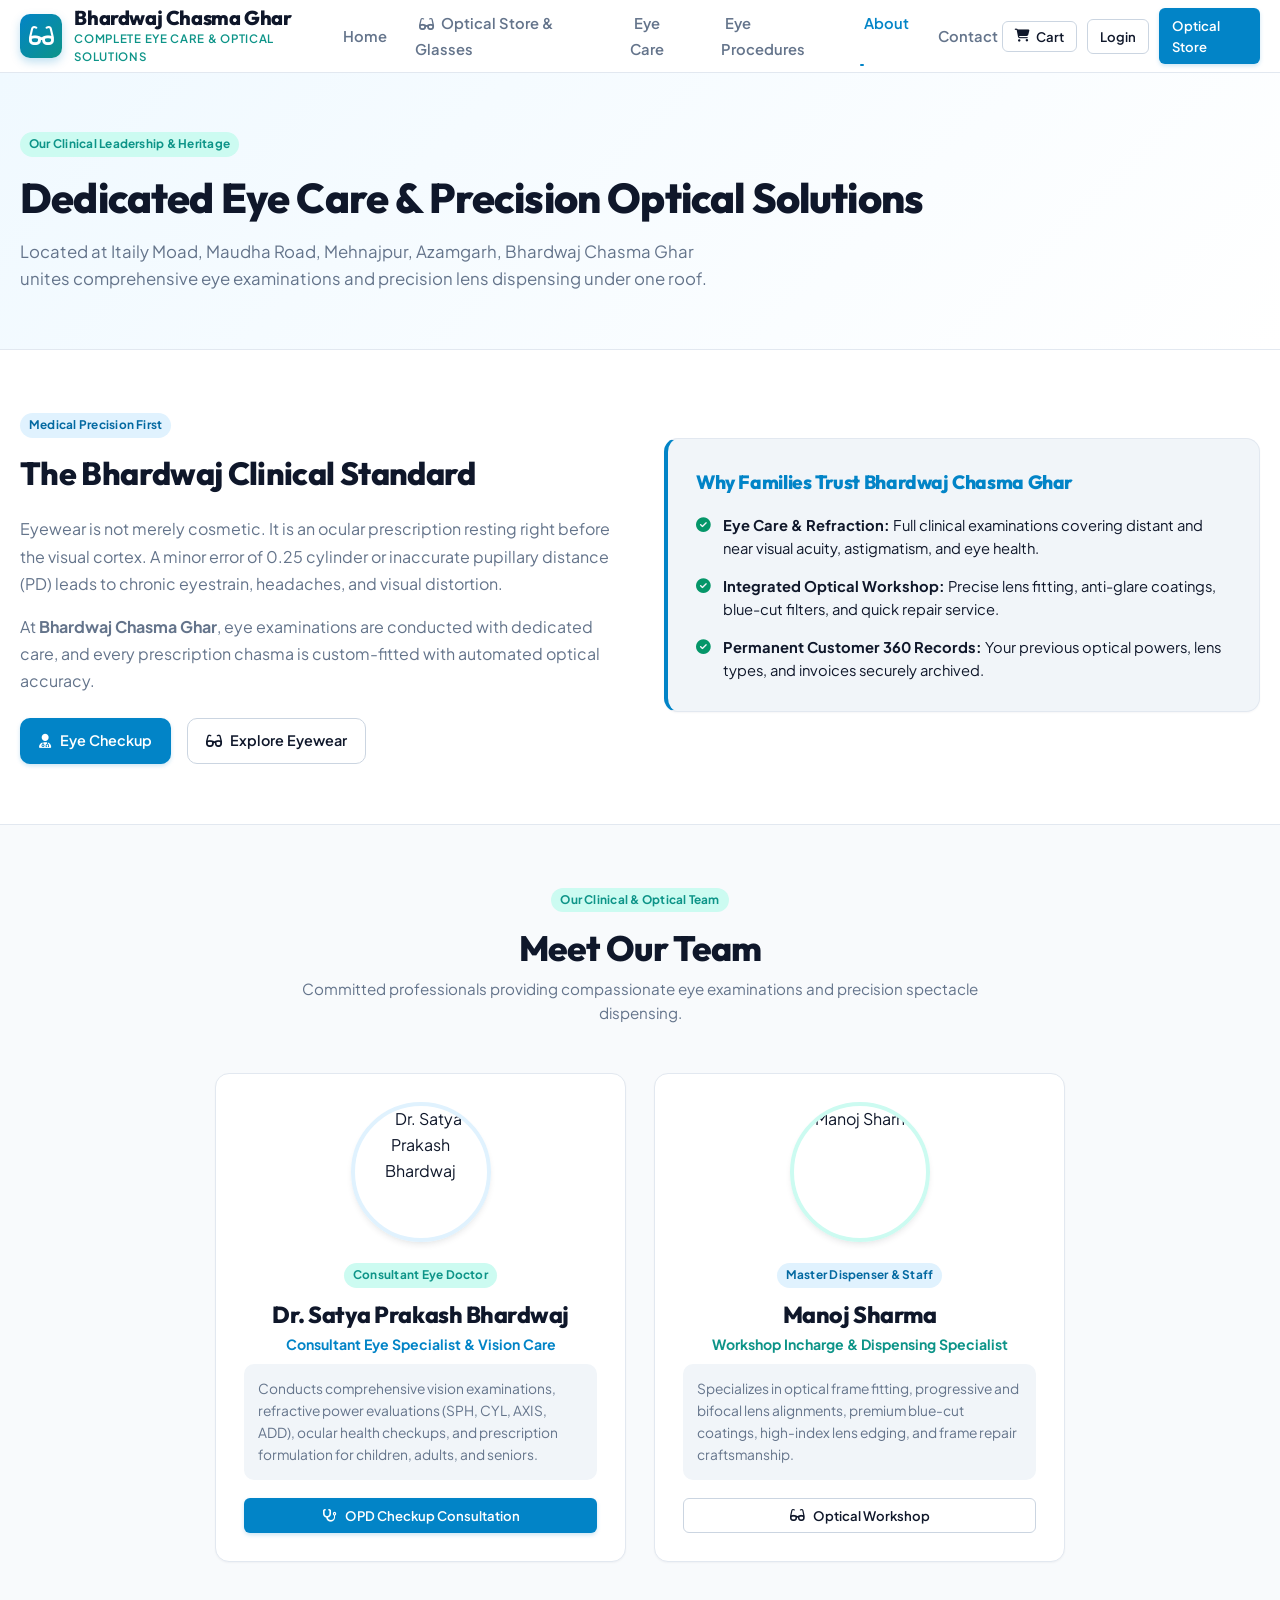
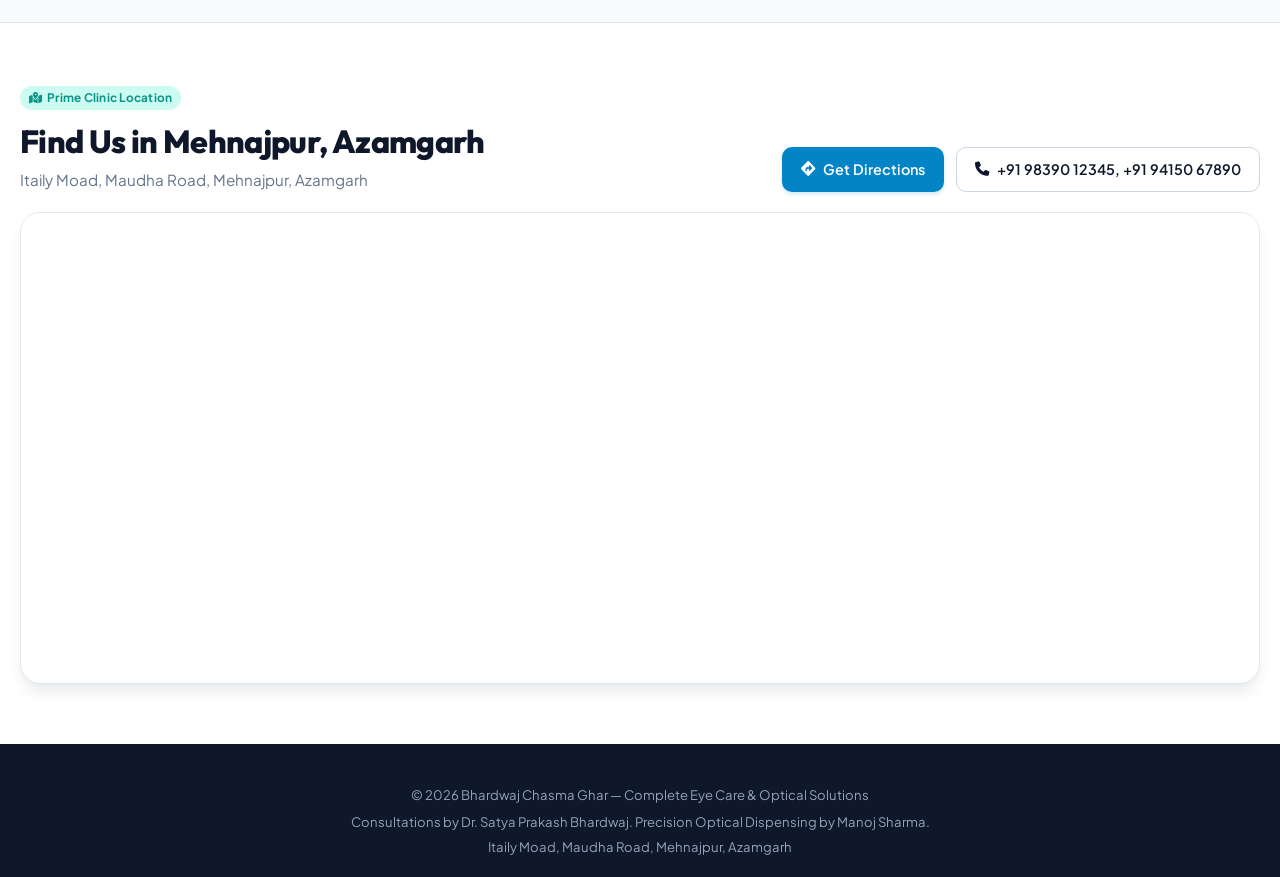
==== commit d7b61742: "feat: complete production-ready eye care and optical management system for Bhardwaj Chasma Ghar - En" ====
--- a/about.html
+++ b/about.html
@@ -42,10 +42,10 @@
     <div class="container">
       <span class="badge badge-teal">Our Clinical Leadership & Heritage</span>
       <h1 style="font-size:2.6rem; font-weight:800; color:var(--text-main); margin-top:8px;">
-        Dedicated Medical Doctors & Master Optical Dispensers
+        Dedicated Eye Care & Precision Optical Solutions
       </h1>
       <p style="color:var(--text-muted); font-size:1.05rem; max-width:720px; margin-top:8px; line-height:1.6;">
-        Established in Civil Lines, Kanpur, Bhardwaj Chasma Ghar unites licensed medical ophthalmologists and precision lens technicians under one roof.
+        Located at Itaily Moad, Maudha Road, Mehnajpur, Azamgarh, Bhardwaj Chasma Ghar unites comprehensive eye examinations and precision lens dispensing under one roof.
       </p>
     </div>
   </section>
@@ -57,13 +57,13 @@
         <span class="badge badge-info">Medical Precision First</span>
         <h2 style="font-size:2rem; font-weight:800; margin:10px 0 16px;">The Bhardwaj Clinical Standard</h2>
         <p style="color:var(--text-muted); line-height:1.7; margin-bottom:16px;">
-          Eyewear is not merely cosmetic. It is an ocular prescription resting right before the visual cortex. A minor error of 0.25 cylinder or 1.5mm in pupillary distance (PD) leads to chronic eyestrain, migraines, and visual distortion.
+          Eyewear is not merely cosmetic. It is an ocular prescription resting right before the visual cortex. A minor error of 0.25 cylinder or inaccurate pupillary distance (PD) leads to chronic eyestrain, headaches, and visual distortion.
         </p>
         <p style="color:var(--text-muted); line-height:1.7; margin-bottom:24px;">
-          At <strong>Bhardwaj Chasma Ghar</strong>, every refraction is certified by experienced ophthalmologists, and every lens is custom-cut using CNC diamond edging wheels verified by automated digital lensometers.
+          At <strong>Bhardwaj Chasma Ghar</strong>, eye examinations are conducted with dedicated care, and every prescription chasma is custom-fitted with automated optical accuracy.
         </p>
         <div style="display:flex; gap:16px;">
-          <a href="doctor.html" class="btn btn-primary"><i class="fa-solid fa-user-doctor"></i> Consult Doctors</a>
+          <a href="doctor.html" class="btn btn-primary"><i class="fa-solid fa-user-doctor"></i> Eye Checkup</a>
           <a href="store.html" class="btn btn-outline"><i class="fa-solid fa-glasses"></i> Explore Eyewear</a>
         </div>
       </div>
@@ -71,16 +71,16 @@
       <div>
         <div class="card" style="padding:28px; background:var(--bg-subtle); border-left: 4px solid var(--primary);">
           <h3 style="font-size:1.2rem; font-weight:800; margin-bottom:16px; color:var(--primary);">
-            Why Kanpur Trusts Bhardwaj Chasma Ghar
+            Why Families Trust Bhardwaj Chasma Ghar
           </h3>
           <ul style="list-style:none; display:flex; flex-direction:column; gap:14px; font-size:0.92rem;">
             <li style="display:flex; gap:12px; align-items:flex-start;">
               <i class="fa-solid fa-circle-check" style="color:var(--emerald); margin-top:4px;"></i>
-              <div><strong>Senior Medical Eye Specialists:</strong> Full clinical examinations covering retina, cornea, IOP pressure, and pediatric amblyopia.</div>
+              <div><strong>Eye Care & Refraction:</strong> Full clinical examinations covering distant and near visual acuity, astigmatism, and eye health.</div>
             </li>
             <li style="display:flex; gap:12px; align-items:flex-start;">
               <i class="fa-solid fa-circle-check" style="color:var(--emerald); margin-top:4px;"></i>
-              <div><strong>Integrated In-House Lab:</strong> Same-day fitting, anti-glare coatings, and rapid chasma repair workshop.</div>
+              <div><strong>Integrated Optical Workshop:</strong> Precise lens fitting, anti-glare coatings, blue-cut filters, and quick repair service.</div>
             </li>
             <li style="display:flex; gap:12px; align-items:flex-start;">
               <i class="fa-solid fa-circle-check" style="color:var(--emerald); margin-top:4px;"></i>
@@ -96,75 +96,45 @@
   <section style="padding:60px 0; background:var(--bg-page); border-top:1px solid var(--border-light); border-bottom:1px solid var(--border-light);">
     <div class="container">
       <div style="text-align:center; max-width:680px; margin:0 auto 48px;">
-        <span class="badge badge-teal">Our Medical Faculty</span>
-        <h2 style="font-size:2.2rem; font-weight:800; margin-top:8px;">Meet Our Eye Specialists & Optometrists</h2>
+        <span class="badge badge-teal">Our Clinical & Optical Team</span>
+        <h2 style="font-size:2.2rem; font-weight:800; margin-top:8px;">Meet Our Team</h2>
         <p style="color:var(--text-muted); font-size:0.95rem;">
-          Highly experienced ophthalmologists diagnosing vision disorders and guiding precision spectacle dispensing.
+          Committed professionals providing compassionate eye examinations and precision spectacle dispensing.
         </p>
       </div>
 
-      <div style="display:grid; grid-template-columns: repeat(auto-fit, minmax(320px, 1fr)); gap:28px;">
+      <div style="display:grid; grid-template-columns: repeat(auto-fit, minmax(320px, 1fr)); gap:28px; max-width:850px; margin:0 auto;">
         
-        <!-- Doctor 1: Dr. Alok Bhardwaj -->
-        <div class="card" style="margin-bottom:0; padding:24px; text-align:center;">
+        <!-- Doctor: Dr. Satya Prakash Bhardwaj -->
+        <div class="card" style="margin-bottom:0; padding:28px; text-align:center;">
           <div style="position:relative; width:140px; height:140px; margin:0 auto 18px; border-radius:50%; overflow:hidden; border:4px solid var(--primary-light); box-shadow:var(--shadow-md);">
-            <img src="https://images.unsplash.com/photo-1622253692010-333f2da6031d?auto=format&fit=crop&w=400&q=80" alt="Dr. Alok Bhardwaj" style="width:100%; height:100%; object-fit:cover;">
-          </div>
-          <span class="badge badge-teal" style="margin-bottom:8px;">Senior Eye Specialist</span>
-          <h3 style="font-size:1.4rem; font-weight:800; color:var(--text-main);">Dr. Alok Bhardwaj</h3>
-          <p style="font-size:0.86rem; font-weight:700; color:var(--primary); margin-bottom:4px;">
-            MBBS, MS (Ophthalmology) • Reg. UP-MC-45920
+            <img src="https://images.unsplash.com/photo-1622253692010-333f2da6031d?auto=format&fit=crop&w=400&q=80" alt="Dr. Satya Prakash Bhardwaj" style="width:100%; height:100%; object-fit:cover;">
+          </div>
+          <span class="badge badge-teal" style="margin-bottom:8px;">Consultant Eye Doctor</span>
+          <h3 style="font-size:1.45rem; font-weight:800; color:var(--text-main);" id="about-doctor-name">Dr. Satya Prakash Bhardwaj</h3>
+          <p style="font-size:0.88rem; font-weight:700; color:var(--primary); margin-bottom:8px;">
+            Consultant Eye Specialist & Vision Care
           </p>
-          <p style="font-size:0.8rem; color:var(--text-muted); margin-bottom:14px;">
-            Senior Consultant Ophthalmologist & Refractive Surgeon<br>
-            <strong>15+ Years Clinical Experience</strong>
+          <div style="background:var(--bg-subtle); padding:14px; border-radius:var(--radius-md); font-size:0.86rem; text-align:left; color:var(--text-muted); line-height:1.6; margin-bottom:18px;">
+            Conducts comprehensive vision examinations, refractive power evaluations (SPH, CYL, AXIS, ADD), ocular health checkups, and prescription formulation for children, adults, and seniors.
+          </div>
+          <a href="doctor.html" class="btn btn-sm btn-primary" style="width:100%;">
+            <i class="fa-solid fa-stethoscope"></i> OPD Checkup Consultation
+          </a>
+        </div>
+
+        <!-- Master Dispenser: Manoj Sharma -->
+        <div class="card" style="margin-bottom:0; padding:28px; text-align:center;">
+          <div style="position:relative; width:140px; height:140px; margin:0 auto 18px; border-radius:50%; overflow:hidden; border:4px solid var(--secondary-light); box-shadow:var(--shadow-md);">
+            <img src="https://images.unsplash.com/photo-1537368910025-700350fe46c7?auto=format&fit=crop&w=400&q=80" alt="Manoj Sharma" style="width:100%; height:100%; object-fit:cover;">
+          </div>
+          <span class="badge badge-info" style="margin-bottom:8px;">Master Dispenser & Staff</span>
+          <h3 style="font-size:1.45rem; font-weight:800; color:var(--text-main);">Manoj Sharma</h3>
+          <p style="font-size:0.88rem; font-weight:700; color:var(--secondary); margin-bottom:8px;">
+            Workshop Incharge & Dispensing Specialist
           </p>
-          <div style="background:var(--bg-subtle); padding:12px; border-radius:var(--radius-md); font-size:0.84rem; text-align:left; color:var(--text-muted); line-height:1.5; margin-bottom:16px;">
-            Specializes in complex astigmatism refraction, anterior segment pathologies, micro-incision cataract diagnostics, and progressive spectacle adaptation.
-          </div>
-          <a href="doctor.html" class="btn btn-sm btn-primary" style="width:100%;">
-            <i class="fa-solid fa-stethoscope"></i> OPD Consultation
-          </a>
-        </div>
-
-        <!-- Doctor 2: Dr. Shalini Bhardwaj -->
-        <div class="card" style="margin-bottom:0; padding:24px; text-align:center;">
-          <div style="position:relative; width:140px; height:140px; margin:0 auto 18px; border-radius:50%; overflow:hidden; border:4px solid var(--secondary-light); box-shadow:var(--shadow-md);">
-            <img src="https://images.unsplash.com/photo-1594824813576-92fbe07a4a6b?auto=format&fit=crop&w=400&q=80" alt="Dr. Shalini Bhardwaj" style="width:100%; height:100%; object-fit:cover;">
-          </div>
-          <span class="badge badge-purple" style="margin-bottom:8px;">Pediatric & Anterior Segment</span>
-          <h3 style="font-size:1.4rem; font-weight:800; color:var(--text-main);">Dr. Shalini Bhardwaj</h3>
-          <p style="font-size:0.86rem; font-weight:700; color:var(--secondary); margin-bottom:4px;">
-            MBBS, DOMS (Ophthalmology) • Reg. UP-MC-51208
-          </p>
-          <p style="font-size:0.8rem; color:var(--text-muted); margin-bottom:14px;">
-            Consultant Ophthalmologist & Dry Eye Specialist<br>
-            <strong>12+ Years Clinical Experience</strong>
-          </p>
-          <div style="background:var(--bg-subtle); padding:12px; border-radius:var(--radius-md); font-size:0.84rem; text-align:left; color:var(--text-muted); line-height:1.5; margin-bottom:16px;">
-            Specializes in pediatric vision screening, computer vision syndrome (CVS), dry eye diagnostics, and anti-fatigue spectacle prescriptions for children and adults.
-          </div>
-          <a href="doctor.html" class="btn btn-sm btn-secondary" style="width:100%;">
-            <i class="fa-solid fa-stethoscope"></i> Pediatric & Dry Eye OPD
-          </a>
-        </div>
-
-        <!-- Senior Optometrist: Manoj Sharma -->
-        <div class="card" style="margin-bottom:0; padding:24px; text-align:center;">
-          <div style="position:relative; width:140px; height:140px; margin:0 auto 18px; border-radius:50%; overflow:hidden; border:4px solid var(--primary-light); box-shadow:var(--shadow-md);">
-            <img src="https://images.unsplash.com/photo-1537368910025-700350fe46c7?auto=format&fit=crop&w=400&q=80" alt="Manoj Sharma" style="width:100%; height:100%; object-fit:cover;">
-          </div>
-          <span class="badge badge-info" style="margin-bottom:8px;">Master Dispenser</span>
-          <h3 style="font-size:1.4rem; font-weight:800; color:var(--text-main);">Manoj Sharma</h3>
-          <p style="font-size:0.86rem; font-weight:700; color:var(--primary); margin-bottom:4px;">
-            B.Optom • Senior Dispensing Optometrist
-          </p>
-          <p style="font-size:0.8rem; color:var(--text-muted); margin-bottom:14px;">
-            Workshop Incharge & Freeform Progressive Specialist<br>
-            <strong>10+ Years Optical Craftsmanship</strong>
-          </p>
-          <div style="background:var(--bg-subtle); padding:12px; border-radius:var(--radius-md); font-size:0.84rem; text-align:left; color:var(--text-muted); line-height:1.5; margin-bottom:16px;">
-            Expert in progressive lens corridor marking, high-index lens thinning calculations, titanium frame adjustments, and precision repair operations.
+          <div style="background:var(--bg-subtle); padding:14px; border-radius:var(--radius-md); font-size:0.86rem; text-align:left; color:var(--text-muted); line-height:1.6; margin-bottom:18px;">
+            Specializes in optical frame fitting, progressive and bifocal lens alignments, premium blue-cut coatings, high-index lens edging, and frame repair craftsmanship.
           </div>
           <a href="staff.html" class="btn btn-sm btn-outline" style="width:100%;">
             <i class="fa-solid fa-glasses"></i> Optical Workshop
@@ -180,19 +150,19 @@
     <div class="container">
       <div style="display:flex; justify-content:space-between; align-items:flex-end; margin-bottom:20px; flex-wrap:wrap; gap:16px;">
         <div>
-          <span class="badge badge-teal"><i class="fa-solid fa-map-location-dot"></i> Prime Central Location</span>
+          <span class="badge badge-teal"><i class="fa-solid fa-map-location-dot"></i> Prime Clinic Location</span>
           <h2 style="font-size:2rem; font-weight:800; color:var(--text-main); margin-top:6px;">
-            Find Us in Civil Lines, Kanpur
+            Find Us in Mehnajpur, Azamgarh
           </h2>
-          <p style="color:var(--text-muted); font-size:0.92rem;">
-            Shop No. 12-14, Medical Complex, Main Market, Civil Lines, Kanpur, Uttar Pradesh - 208001
+          <p style="color:var(--text-muted); font-size:0.95rem;" id="about-address-text">
+            Itaily Moad, Maudha Road, Mehnajpur, Azamgarh
           </p>
         </div>
-        <div style="display:flex; gap:12px;">
-          <a href="https://maps.google.com/?q=Civil+Lines+Kanpur" target="_blank" class="btn btn-primary">
-            <i class="fa-solid fa-diamond-turn-right"></i> Get Google Map Directions
-          </a>
-          <a href="tel:+919839012345" class="btn btn-outline">
+        <div style="display:flex; gap:12px; flex-wrap:wrap;">
+          <a href="https://maps.google.com/?q=Mehnajpur,+Azamgarh,+Uttar+Pradesh" target="_blank" class="btn btn-primary" id="about-map-btn">
+            <i class="fa-solid fa-diamond-turn-right"></i> Get Directions
+          </a>
+          <a href="tel:+919839012345" class="btn btn-outline" id="about-phone-btn">
             <i class="fa-solid fa-phone"></i> +91 98390 12345
           </a>
         </div>
@@ -201,7 +171,8 @@
       <!-- Large High-Definition Map Frame (Height 450px) -->
       <div class="card" style="padding:10px; border-radius:var(--radius-xl); box-shadow:var(--shadow-lg); overflow:hidden; margin-bottom:0;">
         <iframe 
-          src="https://www.google.com/maps/embed?pb=!1m18!1m12!1m3!1d114324.76774640954!2d80.24523789396344!3d26.46741492582888!2m3!1f0!2f0!3f0!3m2!1i1024!2i768!4f13.1!3m3!1m2!1s0x399c47849cb1519b%3A0xb7f0aa9f86ef1083!2sCivil%20Lines%2C%20Kanpur%2C%20Uttar%20Pradesh!5e0!3m2!1sen!2sin!4v1700000000000!5m2!1sen!2sin" 
+          id="about-map-frame"
+          src="https://maps.google.com/maps?q=Mehnajpur,+Azamgarh,+Uttar+Pradesh&t=&z=15&ie=UTF8&iwloc=&output=embed" 
           width="100%" 
           height="450" 
           style="border:0; border-radius:var(--radius-lg); display:block;" 
@@ -217,12 +188,31 @@
   <footer style="background:#0f172a; color:#f8fafc; padding:40px 0 20px;">
     <div class="container" style="text-align:center; font-size:0.82rem; color:#94a3b8;">
       <p style="margin-bottom:6px;">&copy; 2026 Bhardwaj Chasma Ghar — Complete Eye Care & Optical Solutions</p>
-      <p>Consultations by Dr. Alok Bhardwaj & Dr. Shalini Bhardwaj. Precision Optical Dispensing by Manoj Sharma.</p>
+      <p>Consultations by Dr. Satya Prakash Bhardwaj. Precision Optical Dispensing by Manoj Sharma.</p>
+      <p style="margin-top:4px;">Itaily Moad, Maudha Road, Mehnajpur, Azamgarh</p>
     </div>
   </footer>
 
   <script src="js/store.js"></script>
   <script src="js/auth.js"></script>
   <script src="js/app.js"></script>
+  <script>
+    document.addEventListener('DOMContentLoaded', () => {
+      if (typeof BCGStore !== 'undefined') {
+        const s = BCGStore.getSettings();
+        if (s) {
+          if (document.getElementById('about-address-text')) document.getElementById('about-address-text').textContent = s.address;
+          if (document.getElementById('about-doctor-name')) document.getElementById('about-doctor-name').textContent = s.doctorName;
+          if (document.getElementById('about-phone-btn')) {
+            document.getElementById('about-phone-btn').href = `tel:${s.phone.replace(/[^0-9+]/g, '')}`;
+            document.getElementById('about-phone-btn').innerHTML = `<i class="fa-solid fa-phone"></i> ${s.phone}`;
+          }
+          if (s.mapUrl && document.getElementById('about-map-frame')) {
+            document.getElementById('about-map-frame').src = s.mapUrl;
+          }
+        }
+      }
+    });
+  </script>
 </body>
 </html>
